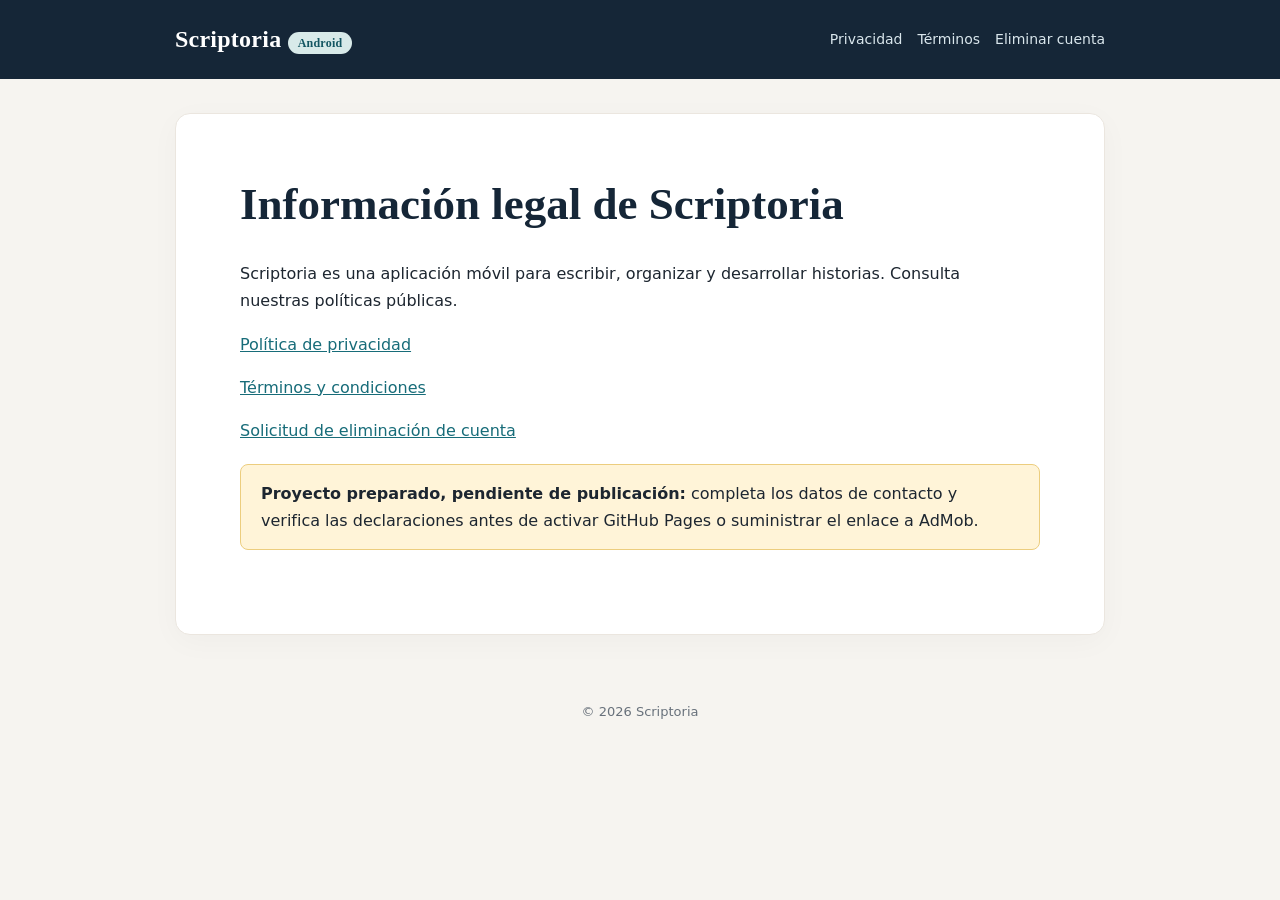
==== index.html @ 6cc52ead "docs: add Scriptoria legal site v1.1" ====
<!doctype html><html lang="es"><head><meta charset="utf-8"><meta name="viewport" content="width=device-width,initial-scale=1"><title>Scriptoria | Información legal</title><link rel="stylesheet" href="style.css"></head><body><header class="header"><a class="brand" href="index.html">Scriptoria <span class="pill">Android</span></a><nav><a href="privacidad.html">Privacidad</a><a href="terminos.html">Términos</a><a href="eliminacion.html">Eliminar cuenta</a></nav></header><main><h1>Información legal de Scriptoria</h1><p>Scriptoria es una aplicación móvil para escribir, organizar y desarrollar historias. Consulta nuestras políticas públicas.</p><p><a href="privacidad.html">Política de privacidad</a></p><p><a href="terminos.html">Términos y condiciones</a></p><p><a href="eliminacion.html">Solicitud de eliminación de cuenta</a></p><div class="notice"><strong>Proyecto preparado, pendiente de publicación:</strong> completa los datos de contacto y verifica las declaraciones antes de activar GitHub Pages o suministrar el enlace a AdMob.</div></main><footer class="footer">© 2026 Scriptoria</footer></body></html>
---- style.css ----
*{box-sizing:border-box}html{scroll-behavior:smooth}body{margin:0;background:#f6f4f0;color:#1d2630;font:16px/1.7 system-ui,-apple-system,Segoe UI,sans-serif}.header{background:#152637;color:#f5f2e9;padding:26px max(18px,calc((100vw - 930px)/2));display:flex;align-items:center;justify-content:space-between;gap:14px;flex-wrap:wrap}.brand{font:700 24px Georgia,serif;color:#fff;text-decoration:none;letter-spacing:.01em}.header nav{display:flex;gap:15px;flex-wrap:wrap}.header nav a{color:#d9e6ec;text-decoration:none;font-size:14px}main{background:white;max-width:930px;margin:34px auto 50px;padding:clamp(22px,6vw,64px);border:1px solid #ebe6df;border-radius:15px;box-shadow:0 7px 30px #1c252808}h1,h2,h3{color:#152637;line-height:1.25}h1{font:700 clamp(29px,5vw,45px) Georgia,serif;margin-top:0}h2{font-size:23px;margin-top:37px;padding-top:16px;border-top:1px solid #ecebe6}p,li{max-width:78ch}a{color:#176c79}table{border-collapse:collapse;width:100%;font-size:14px}th,td{border-bottom:1px solid #e3e5e6;text-align:left;padding:12px;vertical-align:top}th{background:#f0f4f4}table{display:block;overflow-x:auto}blockquote{border-left:3px solid #176c79;padding-left:16px;color:#445}.footer{text-align:center;padding:16px;color:#68717b;font-size:13px}.notice{background:#fff4d8;border:1px solid #eccd7e;padding:15px 20px;border-radius:8px;margin:20px 0}.pill{background:#d8eae9;color:#135662;border-radius:20px;padding:4px 10px;font-size:12px}@media(max-width:650px){main{margin:0;border:0;border-radius:0}.header{padding:20px}}
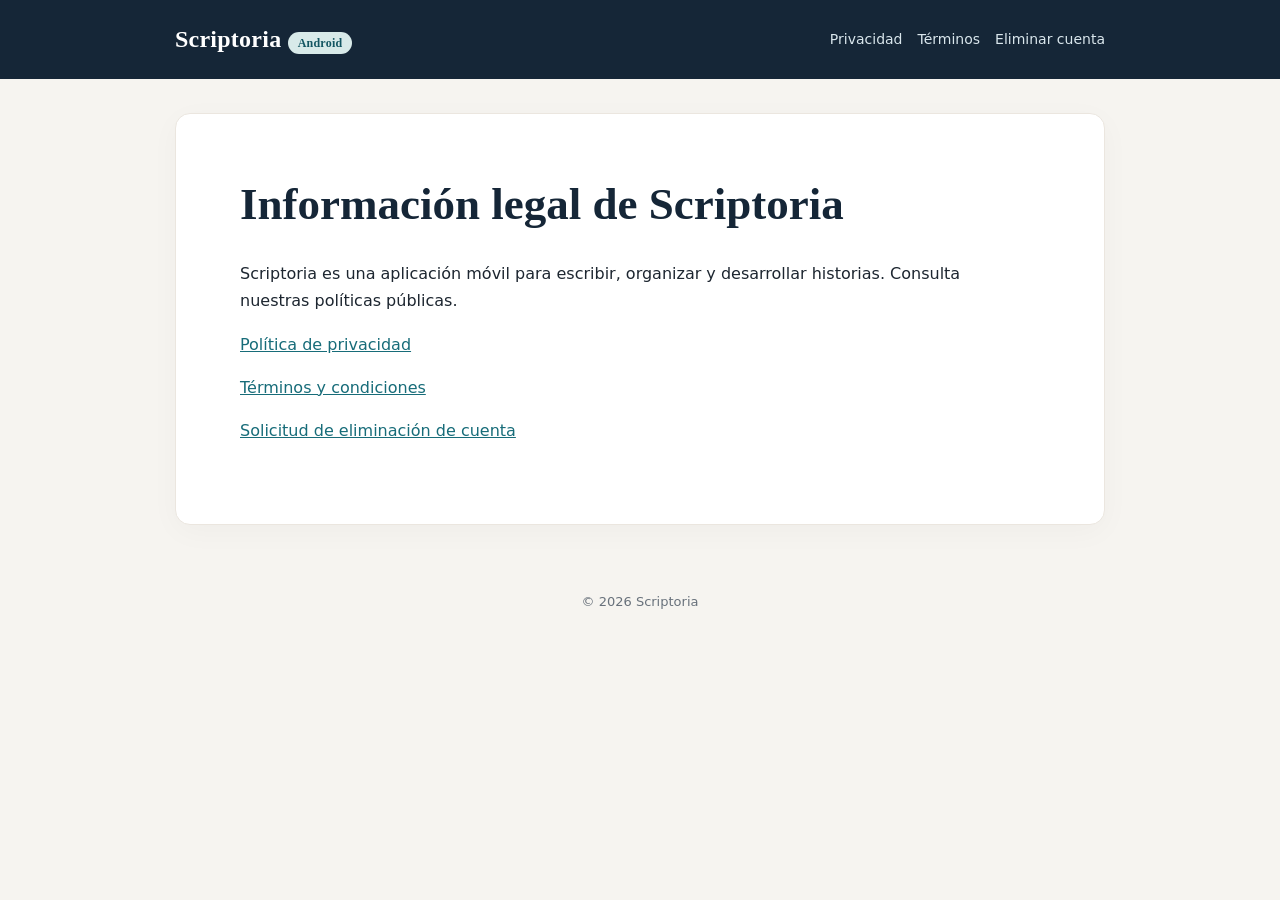
==== commit f3bcfa9c: "docs: clean public legal copy and mark missing private contact transparently" ====
--- a/index.html
+++ b/index.html
@@ -1 +1 @@
-<!doctype html><html lang="es"><head><meta charset="utf-8"><meta name="viewport" content="width=device-width,initial-scale=1"><title>Scriptoria | Información legal</title><link rel="stylesheet" href="style.css"></head><body><header class="header"><a class="brand" href="index.html">Scriptoria <span class="pill">Android</span></a><nav><a href="privacidad.html">Privacidad</a><a href="terminos.html">Términos</a><a href="eliminacion.html">Eliminar cuenta</a></nav></header><main><h1>Información legal de Scriptoria</h1><p>Scriptoria es una aplicación móvil para escribir, organizar y desarrollar historias. Consulta nuestras políticas públicas.</p><p><a href="privacidad.html">Política de privacidad</a></p><p><a href="terminos.html">Términos y condiciones</a></p><p><a href="eliminacion.html">Solicitud de eliminación de cuenta</a></p><div class="notice"><strong>Proyecto preparado, pendiente de publicación:</strong> completa los datos de contacto y verifica las declaraciones antes de activar GitHub Pages o suministrar el enlace a AdMob.</div></main><footer class="footer">© 2026 Scriptoria</footer></body></html>+<!doctype html><html lang="es"><head><meta charset="utf-8"><meta name="viewport" content="width=device-width,initial-scale=1"><title>Scriptoria | Información legal</title><link rel="stylesheet" href="style.css"></head><body><header class="header"><a class="brand" href="index.html">Scriptoria <span class="pill">Android</span></a><nav><a href="privacidad.html">Privacidad</a><a href="terminos.html">Términos</a><a href="eliminacion.html">Eliminar cuenta</a></nav></header><main><h1>Información legal de Scriptoria</h1><p>Scriptoria es una aplicación móvil para escribir, organizar y desarrollar historias. Consulta nuestras políticas públicas.</p><p><a href="privacidad.html">Política de privacidad</a></p><p><a href="terminos.html">Términos y condiciones</a></p><p><a href="eliminacion.html">Solicitud de eliminación de cuenta</a></p></main><footer class="footer">© 2026 Scriptoria</footer></body></html>
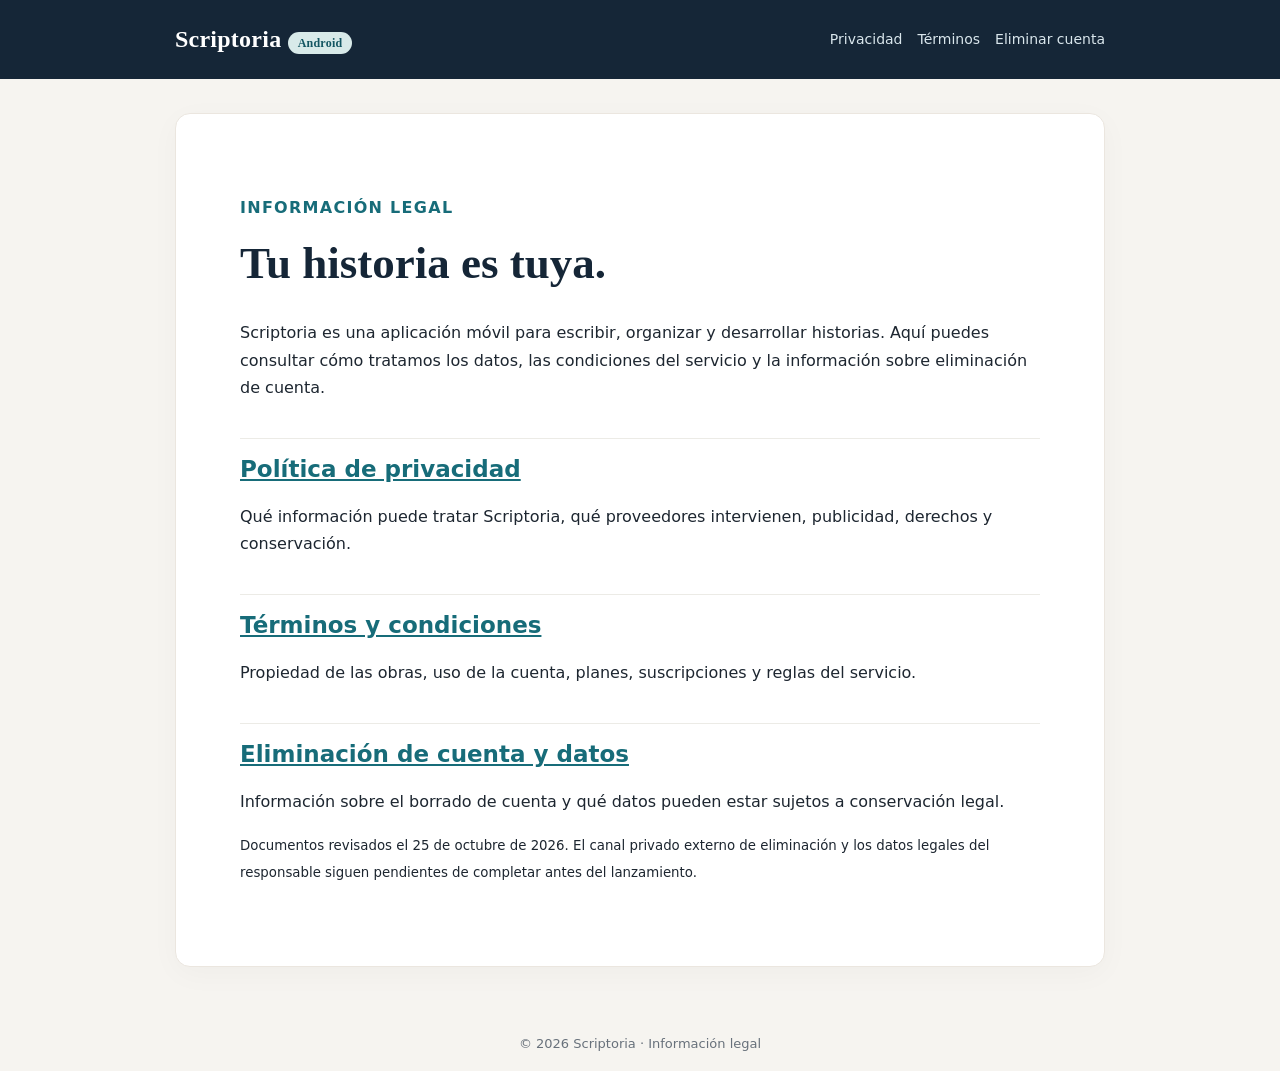
==== commit b6187bfc: "docs: replace staging homepage with readable public legal portal" ====
--- a/index.html
+++ b/index.html
@@ -1 +1,22 @@
-<!doctype html><html lang="es"><head><meta charset="utf-8"><meta name="viewport" content="width=device-width,initial-scale=1"><title>Scriptoria | Información legal</title><link rel="stylesheet" href="style.css"></head><body><header class="header"><a class="brand" href="index.html">Scriptoria <span class="pill">Android</span></a><nav><a href="privacidad.html">Privacidad</a><a href="terminos.html">Términos</a><a href="eliminacion.html">Eliminar cuenta</a></nav></header><main><h1>Información legal de Scriptoria</h1><p>Scriptoria es una aplicación móvil para escribir, organizar y desarrollar historias. Consulta nuestras políticas públicas.</p><p><a href="privacidad.html">Política de privacidad</a></p><p><a href="terminos.html">Términos y condiciones</a></p><p><a href="eliminacion.html">Solicitud de eliminación de cuenta</a></p></main><footer class="footer">© 2026 Scriptoria</footer></body></html>+<!doctype html>
+<html lang="es">
+<head>
+<meta charset="utf-8"><meta name="viewport" content="width=device-width,initial-scale=1">
+<meta name="description" content="Política de privacidad, condiciones de servicio y solicitudes de eliminación de cuenta de Scriptoria.">
+<title>Scriptoria | Centro legal</title><link rel="stylesheet" href="style.css">
+</head>
+<body>
+<header class="header"><a class="brand" href="index.html">Scriptoria <span class="pill">Android</span></a>
+<nav aria-label="Documentos legales"><a href="privacidad.html">Privacidad</a><a href="terminos.html">Términos</a><a href="eliminacion.html">Eliminar cuenta</a></nav></header>
+<main>
+<p style="color:#176c79;font-weight:700;letter-spacing:.08em;text-transform:uppercase">Información legal</p>
+<h1>Tu historia es tuya.</h1>
+<p>Scriptoria es una aplicación móvil para escribir, organizar y desarrollar historias. Aquí puedes consultar cómo tratamos los datos, las condiciones del servicio y la información sobre eliminación de cuenta.</p>
+<section aria-label="Documentos">
+<h2><a href="privacidad.html">Política de privacidad</a></h2><p>Qué información puede tratar Scriptoria, qué proveedores intervienen, publicidad, derechos y conservación.</p>
+<h2><a href="terminos.html">Términos y condiciones</a></h2><p>Propiedad de las obras, uso de la cuenta, planes, suscripciones y reglas del servicio.</p>
+<h2><a href="eliminacion.html">Eliminación de cuenta y datos</a></h2><p>Información sobre el borrado de cuenta y qué datos pueden estar sujetos a conservación legal.</p>
+</section>
+<p><small>Documentos revisados el 25 de octubre de 2026. El canal privado externo de eliminación y los datos legales del responsable siguen pendientes de completar antes del lanzamiento.</small></p>
+</main><footer class="footer">© 2026 Scriptoria · Información legal</footer>
+</body></html>
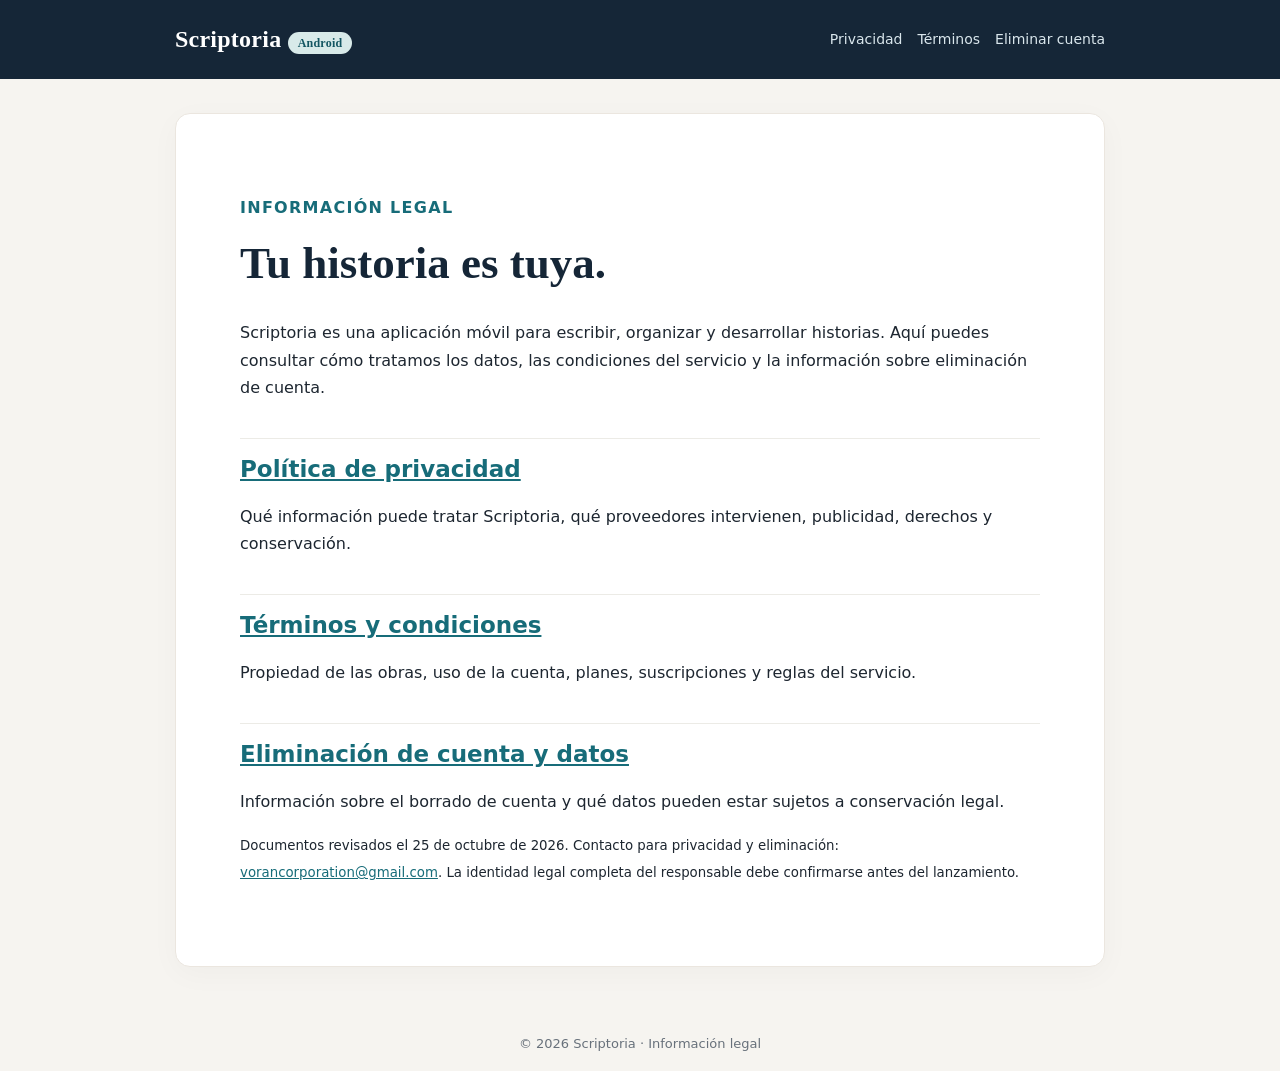
==== commit 3c3013ea: "docs: configure VORAN support email and account deletion contact" ====
--- a/index.html
+++ b/index.html
@@ -17,6 +17,6 @@
 <h2><a href="terminos.html">Términos y condiciones</a></h2><p>Propiedad de las obras, uso de la cuenta, planes, suscripciones y reglas del servicio.</p>
 <h2><a href="eliminacion.html">Eliminación de cuenta y datos</a></h2><p>Información sobre el borrado de cuenta y qué datos pueden estar sujetos a conservación legal.</p>
 </section>
-<p><small>Documentos revisados el 25 de octubre de 2026. El canal privado externo de eliminación y los datos legales del responsable siguen pendientes de completar antes del lanzamiento.</small></p>
+<p><small>Documentos revisados el 25 de octubre de 2026. Contacto para privacidad y eliminación: <a href="mailto:vorancorporation@gmail.com">vorancorporation@gmail.com</a>. La identidad legal completa del responsable debe confirmarse antes del lanzamiento.</small></p>
 </main><footer class="footer">© 2026 Scriptoria · Información legal</footer>
 </body></html>
